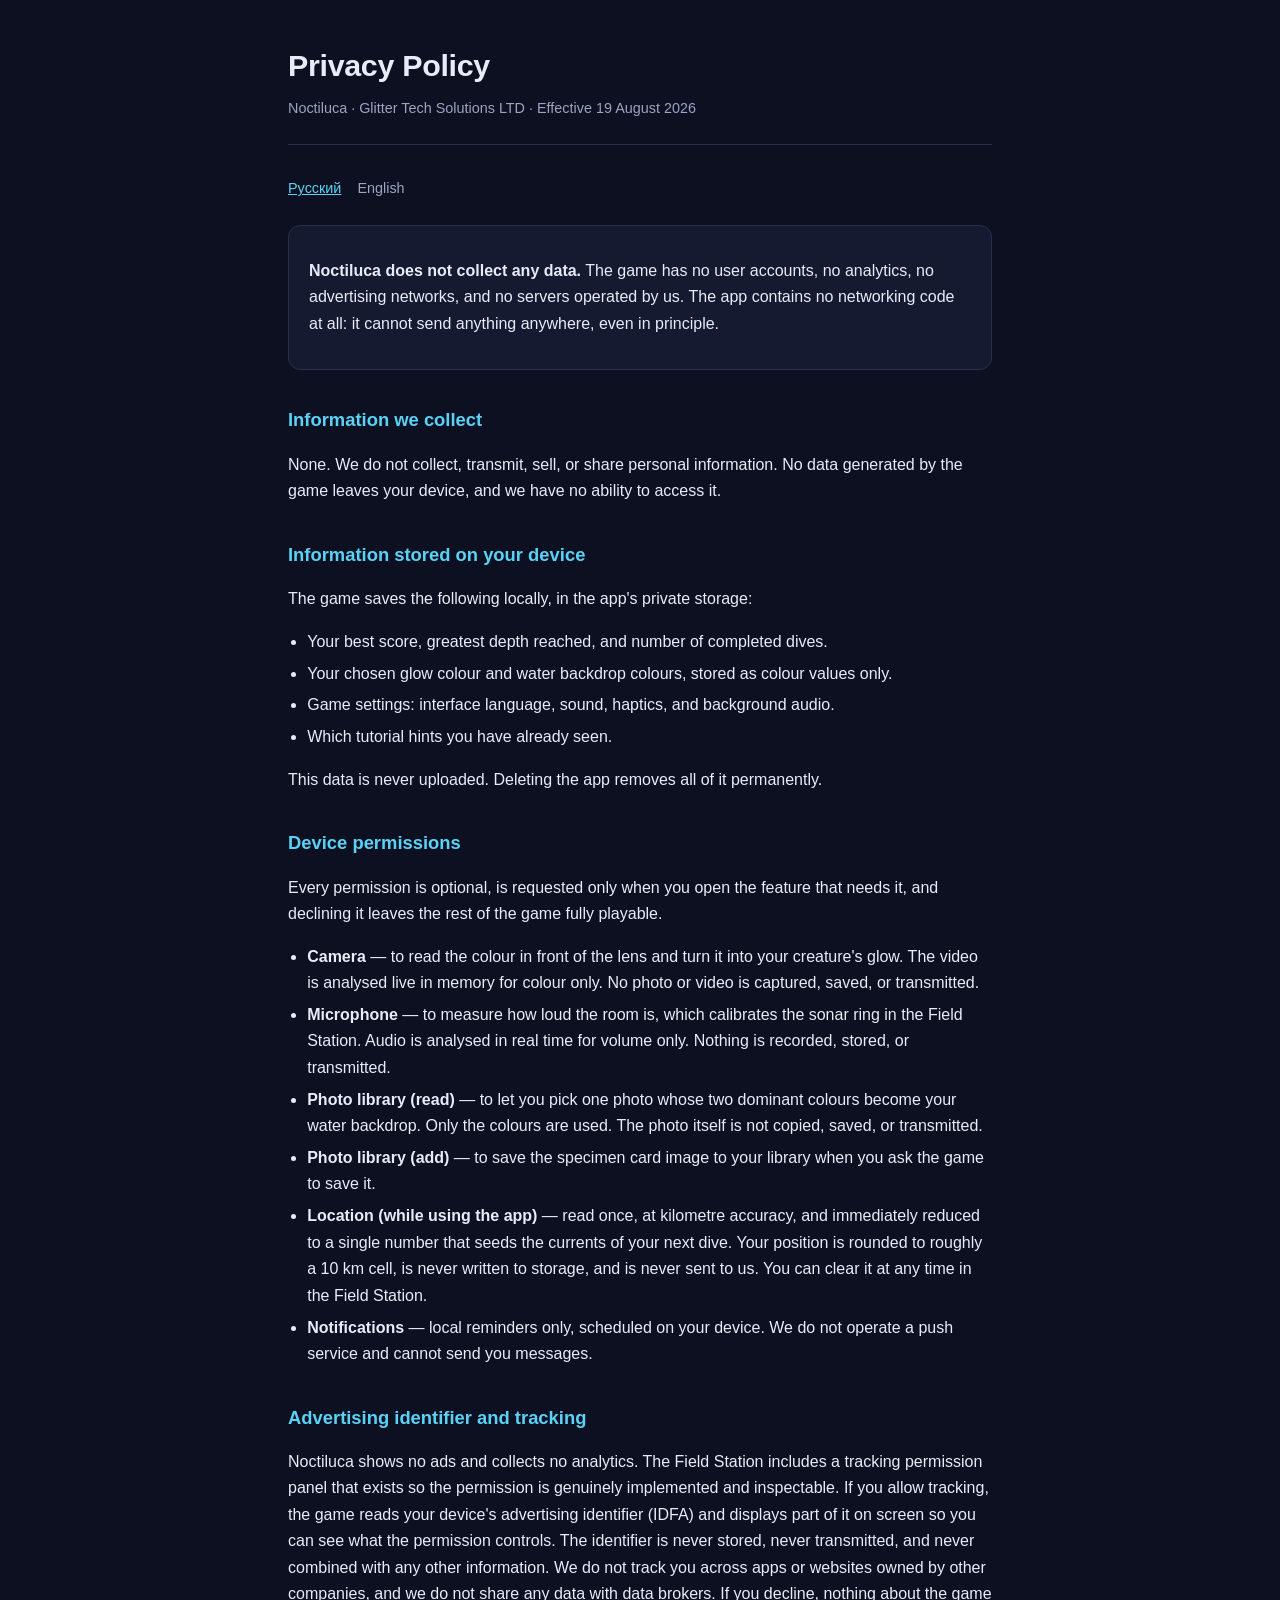
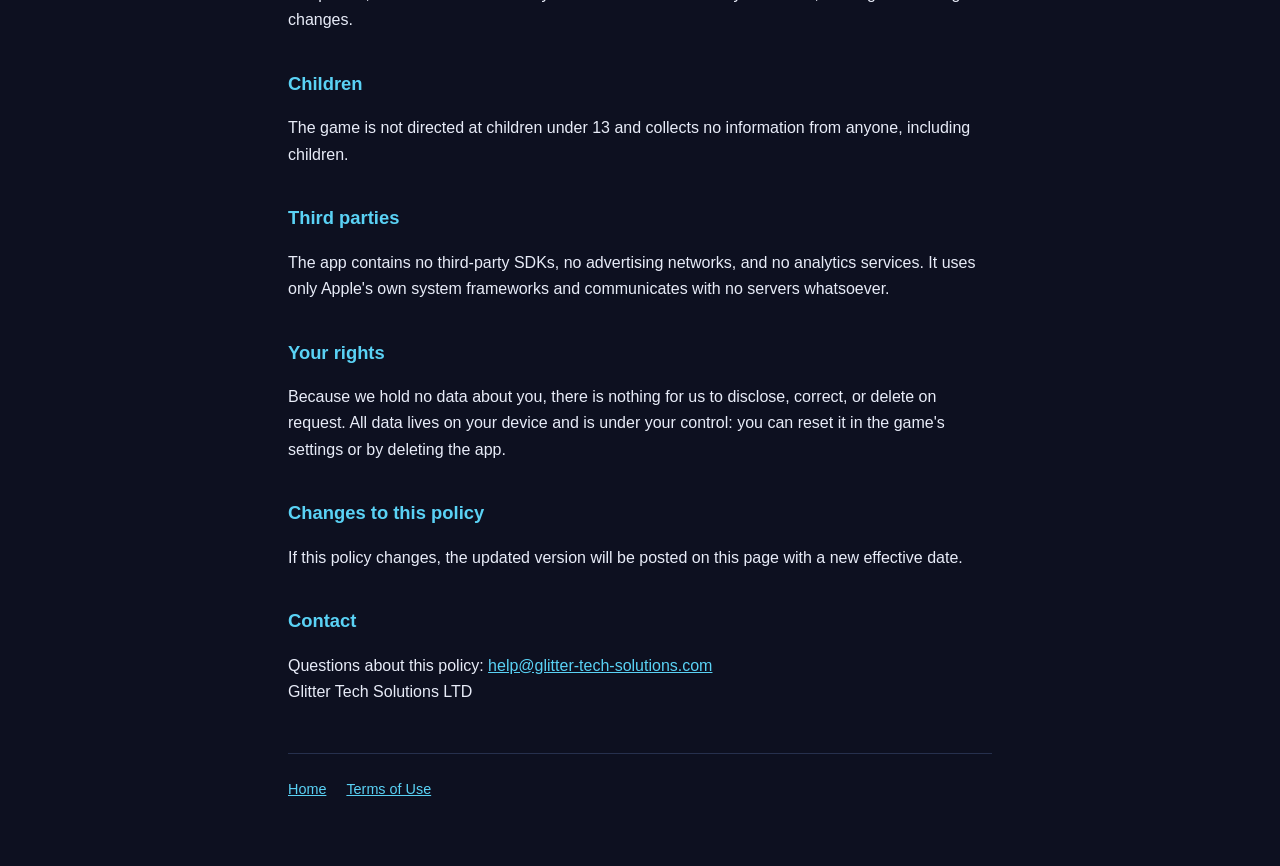
==== privacy-en.html @ c428c5de "Add Russian policy and terms, keep English alongside Russian is the primary App Store listing langua" ====
<!doctype html>
<html lang="en">
<head>
<meta charset="utf-8">
<meta name="viewport" content="width=device-width, initial-scale=1">
<title>Noctiluca — Privacy Policy</title>
<link rel="stylesheet" href="style.css">
</head>
<body>
<main>
<header>
  <h1>Privacy Policy</h1>
  <p class="meta">Noctiluca · Glitter Tech Solutions LTD · Effective 19 August 2026</p>
</header>

<p class="langnav"><a href="privacy.html">Русский</a><span class="current">English</span></p>

<div class="card">
  <p><strong>Noctiluca does not collect any data.</strong> The game has no user accounts,
  no analytics, no advertising networks, and no servers operated by us. The app contains
  no networking code at all: it cannot send anything anywhere, even in principle.</p>
</div>

<h2>Information we collect</h2>
<p>None. We do not collect, transmit, sell, or share personal information. No data
generated by the game leaves your device, and we have no ability to access it.</p>

<h2>Information stored on your device</h2>
<p>The game saves the following locally, in the app's private storage:</p>
<ul>
  <li>Your best score, greatest depth reached, and number of completed dives.</li>
  <li>Your chosen glow colour and water backdrop colours, stored as colour values only.</li>
  <li>Game settings: interface language, sound, haptics, and background audio.</li>
  <li>Which tutorial hints you have already seen.</li>
</ul>
<p>This data is never uploaded. Deleting the app removes all of it permanently.</p>

<h2>Device permissions</h2>
<p>Every permission is optional, is requested only when you open the feature that needs it,
and declining it leaves the rest of the game fully playable.</p>
<ul>
  <li><strong>Camera</strong> — to read the colour in front of the lens and turn it into
  your creature's glow. The video is analysed live in memory for colour only. No photo or
  video is captured, saved, or transmitted.</li>
  <li><strong>Microphone</strong> — to measure how loud the room is, which calibrates the
  sonar ring in the Field Station. Audio is analysed in real time for volume only. Nothing
  is recorded, stored, or transmitted.</li>
  <li><strong>Photo library (read)</strong> — to let you pick one photo whose two dominant
  colours become your water backdrop. Only the colours are used. The photo itself is not
  copied, saved, or transmitted.</li>
  <li><strong>Photo library (add)</strong> — to save the specimen card image to your library
  when you ask the game to save it.</li>
  <li><strong>Location (while using the app)</strong> — read once, at kilometre accuracy,
  and immediately reduced to a single number that seeds the currents of your next dive.
  Your position is rounded to roughly a 10 km cell, is never written to storage, and is
  never sent to us. You can clear it at any time in the Field Station.</li>
  <li><strong>Notifications</strong> — local reminders only, scheduled on your device.
  We do not operate a push service and cannot send you messages.</li>
</ul>

<h2>Advertising identifier and tracking</h2>
<p>Noctiluca shows no ads and collects no analytics. The Field Station includes a tracking
permission panel that exists so the permission is genuinely implemented and inspectable.
If you allow tracking, the game reads your device's advertising identifier (IDFA) and
displays part of it on screen so you can see what the permission controls. The identifier
is never stored, never transmitted, and never combined with any other information. We do
not track you across apps or websites owned by other companies, and we do not share any
data with data brokers. If you decline, nothing about the game changes.</p>

<h2>Children</h2>
<p>The game is not directed at children under 13 and collects no information from anyone,
including children.</p>

<h2>Third parties</h2>
<p>The app contains no third-party SDKs, no advertising networks, and no analytics services.
It uses only Apple's own system frameworks and communicates with no servers whatsoever.</p>

<h2>Your rights</h2>
<p>Because we hold no data about you, there is nothing for us to disclose, correct, or
delete on request. All data lives on your device and is under your control: you can reset
it in the game's settings or by deleting the app.</p>

<h2>Changes to this policy</h2>
<p>If this policy changes, the updated version will be posted on this page with a new
effective date.</p>

<h2>Contact</h2>
<p>Questions about this policy: <a href="mailto:help@glitter-tech-solutions.com">help@glitter-tech-solutions.com</a><br>
Glitter Tech Solutions LTD</p>

<footer>
  <nav><a href="index.html">Home</a><a href="terms.html">Terms of Use</a></nav>
</footer>
</main>
</body>
</html>
---- style.css ----
:root {
  --bg: #0d1020;
  --panel: #141a2f;
  --ink: #e8ecf8;
  --muted: #9aa4c4;
  --accent: #5ad2f5;
  --line: #26304d;
}
* { box-sizing: border-box; }
body {
  margin: 0;
  padding: 2.5rem 1.25rem 4rem;
  background: var(--bg);
  color: var(--ink);
  font: 16px/1.65 -apple-system, BlinkMacSystemFont, "Segoe UI", Roboto, sans-serif;
}
main { max-width: 44rem; margin: 0 auto; }
header { border-bottom: 1px solid var(--line); padding-bottom: 1.5rem; margin-bottom: 2rem; }
h1 { font-size: 1.9rem; margin: 0 0 .4rem; letter-spacing: -.01em; }
h2 { font-size: 1.15rem; margin: 2.2rem 0 .6rem; color: var(--accent); }
p, li { color: var(--ink); }
.meta { color: var(--muted); font-size: .9rem; margin: 0; }
ul { padding-left: 1.2rem; }
li { margin: .35rem 0; }
a { color: var(--accent); }
.card { background: var(--panel); border: 1px solid var(--line); border-radius: 12px; padding: 1rem 1.25rem; margin: 1.5rem 0; }
footer { margin-top: 3rem; padding-top: 1.5rem; border-top: 1px solid var(--line); color: var(--muted); font-size: .9rem; }
nav a { margin-right: 1.25rem; }
.langnav { margin: 0 0 1.5rem; font-size: .9rem; }
.langnav a { margin-right: 1rem; }
.langnav .current { color: var(--muted); margin-right: 1rem; }
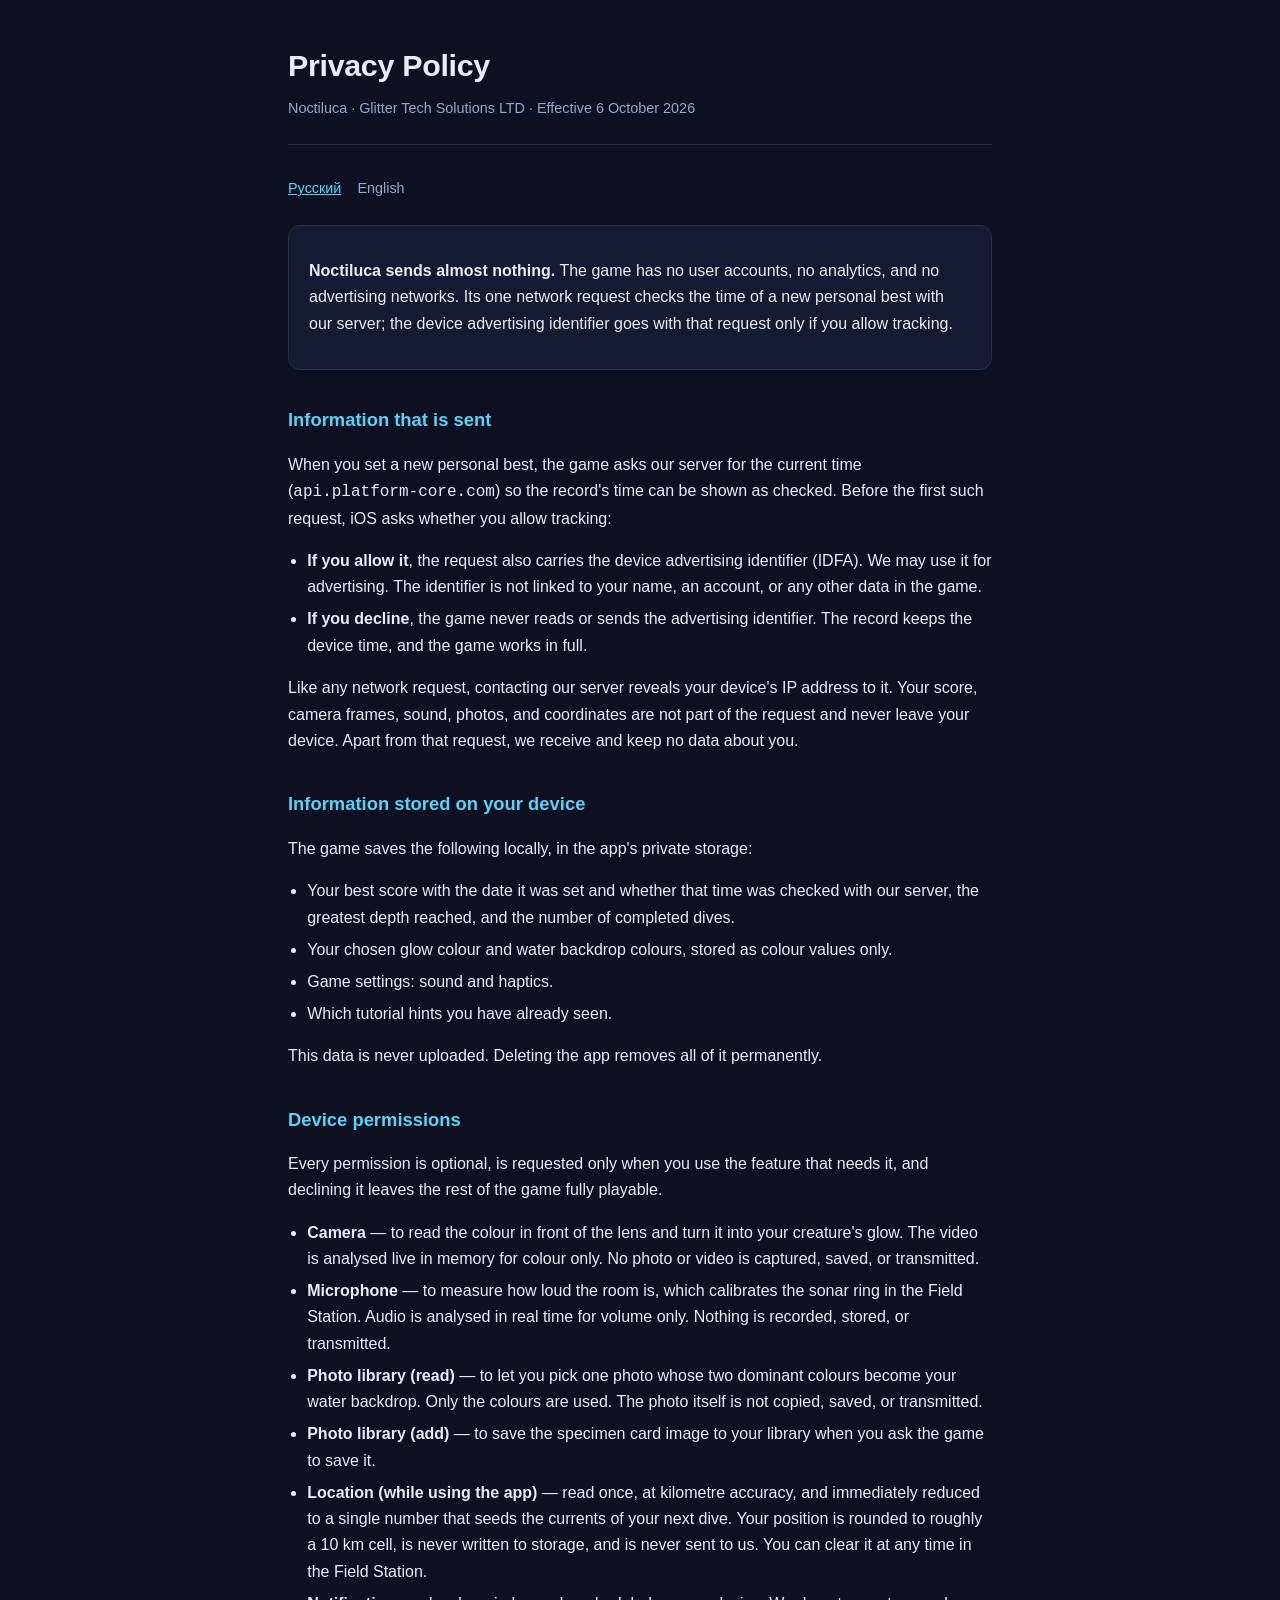
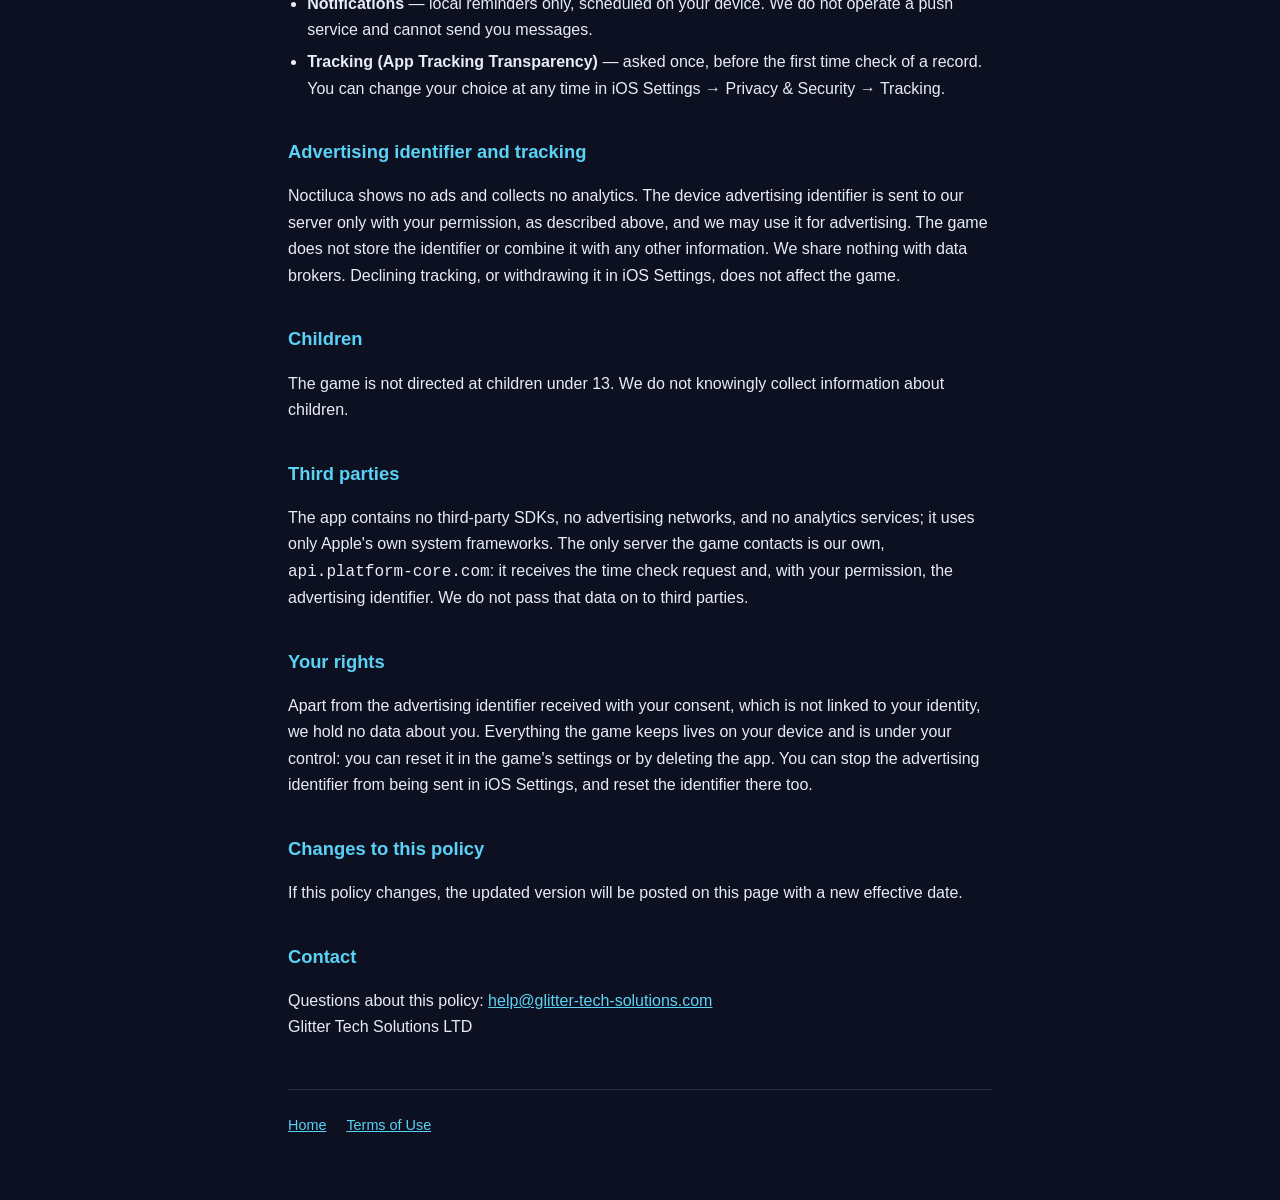
==== commit 3882f8ff: "Политика: сверка времени с api.platform-core.com и ATT Co-Authored-By: Claude Opus 5.5 <noreply@anth" ====
--- a/privacy-en.html
+++ b/privacy-en.html
@@ -10,33 +10,45 @@
 <main>
 <header>
   <h1>Privacy Policy</h1>
-  <p class="meta">Noctiluca · Glitter Tech Solutions LTD · Effective 19 August 2026</p>
+  <p class="meta">Noctiluca · Glitter Tech Solutions LTD · Effective 6 October 2026</p>
 </header>
 
 <p class="langnav"><a href="privacy.html">Русский</a><span class="current">English</span></p>
 
 <div class="card">
-  <p><strong>Noctiluca does not collect any data.</strong> The game has no user accounts,
-  no analytics, no advertising networks, and no servers operated by us. The app contains
-  no networking code at all: it cannot send anything anywhere, even in principle.</p>
+  <p><strong>Noctiluca sends almost nothing.</strong> The game has no user accounts, no analytics, and no advertising networks. Its one network
+  request checks the time of a new personal best with our server; the device
+  advertising identifier goes with that request only if you allow tracking.</p>
 </div>
 
-<h2>Information we collect</h2>
-<p>None. We do not collect, transmit, sell, or share personal information. No data
-generated by the game leaves your device, and we have no ability to access it.</p>
+<h2>Information that is sent</h2>
+<p>When you set a new personal best, the game asks our server for the current time (<code>api.platform-core.com</code>) so the record's time can
+be shown as checked. Before the first such request, iOS asks whether you allow
+tracking:</p>
+<ul>
+  <li><strong>If you allow it</strong>, the request also carries the device advertising
+  identifier (IDFA). We may use it for advertising. The identifier is not linked to your
+  name, an account, or any other data in the game.</li>
+  <li><strong>If you decline</strong>, the game never reads or sends the advertising
+  identifier. The record keeps the device time, and the game works in full.</li>
+</ul>
+<p>Like any network request, contacting our server reveals your device's IP address to
+it. Your score, camera frames, sound, photos, and coordinates are not part of the request
+and never leave your device. Apart from that request, we receive and keep no data about you.</p>
 
 <h2>Information stored on your device</h2>
 <p>The game saves the following locally, in the app's private storage:</p>
 <ul>
-  <li>Your best score, greatest depth reached, and number of completed dives.</li>
+  <li>Your best score with the date it was set and whether that time was checked with our server,
+  the greatest depth reached, and the number of completed dives.</li>
   <li>Your chosen glow colour and water backdrop colours, stored as colour values only.</li>
-  <li>Game settings: interface language, sound, haptics, and background audio.</li>
+  <li>Game settings: sound and haptics.</li>
   <li>Which tutorial hints you have already seen.</li>
 </ul>
 <p>This data is never uploaded. Deleting the app removes all of it permanently.</p>
 
 <h2>Device permissions</h2>
-<p>Every permission is optional, is requested only when you open the feature that needs it,
+<p>Every permission is optional, is requested only when you use the feature that needs it,
 and declining it leaves the rest of the game fully playable.</p>
 <ul>
   <li><strong>Camera</strong> — to read the colour in front of the lens and turn it into
@@ -56,29 +68,29 @@
   never sent to us. You can clear it at any time in the Field Station.</li>
   <li><strong>Notifications</strong> — local reminders only, scheduled on your device.
   We do not operate a push service and cannot send you messages.</li>
+  <li><strong>Tracking (App Tracking Transparency)</strong> — asked once, before the first
+  time check of a record. You can change your choice at any time in iOS Settings →
+  Privacy &amp; Security → Tracking.</li>
 </ul>
 
 <h2>Advertising identifier and tracking</h2>
-<p>Noctiluca shows no ads and collects no analytics. The Field Station includes a tracking
-permission panel that exists so the permission is genuinely implemented and inspectable.
-If you allow tracking, the game reads your device's advertising identifier (IDFA) and
-displays part of it on screen so you can see what the permission controls. The identifier
-is never stored, never transmitted, and never combined with any other information. We do
-not track you across apps or websites owned by other companies, and we do not share any
-data with data brokers. If you decline, nothing about the game changes.</p>
+<p>Noctiluca shows no ads and collects no analytics. The device advertising identifier is
+sent to our server only with your permission, as described above, and we may use it for advertising. The game does not store the identifier or combine it with any other
+information. We share nothing with data brokers. Declining tracking, or withdrawing it in
+iOS Settings, does not affect the game.</p>
 
 <h2>Children</h2>
-<p>The game is not directed at children under 13 and collects no information from anyone,
-including children.</p>
+<p>The game is not directed at children under 13. We do not knowingly collect information
+about children.</p>
 
 <h2>Third parties</h2>
-<p>The app contains no third-party SDKs, no advertising networks, and no analytics services.
-It uses only Apple's own system frameworks and communicates with no servers whatsoever.</p>
+<p>The app contains no third-party SDKs, no advertising networks, and no analytics services;
+it uses only Apple's own system frameworks. The only server the game contacts is our own, <code>api.platform-core.com</code>: it receives the time check request and, with your permission, the advertising identifier. We do not pass that data on to third parties.</p>
 
 <h2>Your rights</h2>
-<p>Because we hold no data about you, there is nothing for us to disclose, correct, or
-delete on request. All data lives on your device and is under your control: you can reset
-it in the game's settings or by deleting the app.</p>
+<p>Apart from the advertising identifier received with your consent, which is not linked to your identity, we hold no data about you. Everything the game keeps lives on your device and is under your control: you
+can reset it in the game's settings or by deleting the app. You can stop the advertising
+identifier from being sent in iOS Settings, and reset the identifier there too.</p>
 
 <h2>Changes to this policy</h2>
 <p>If this policy changes, the updated version will be posted on this page with a new
